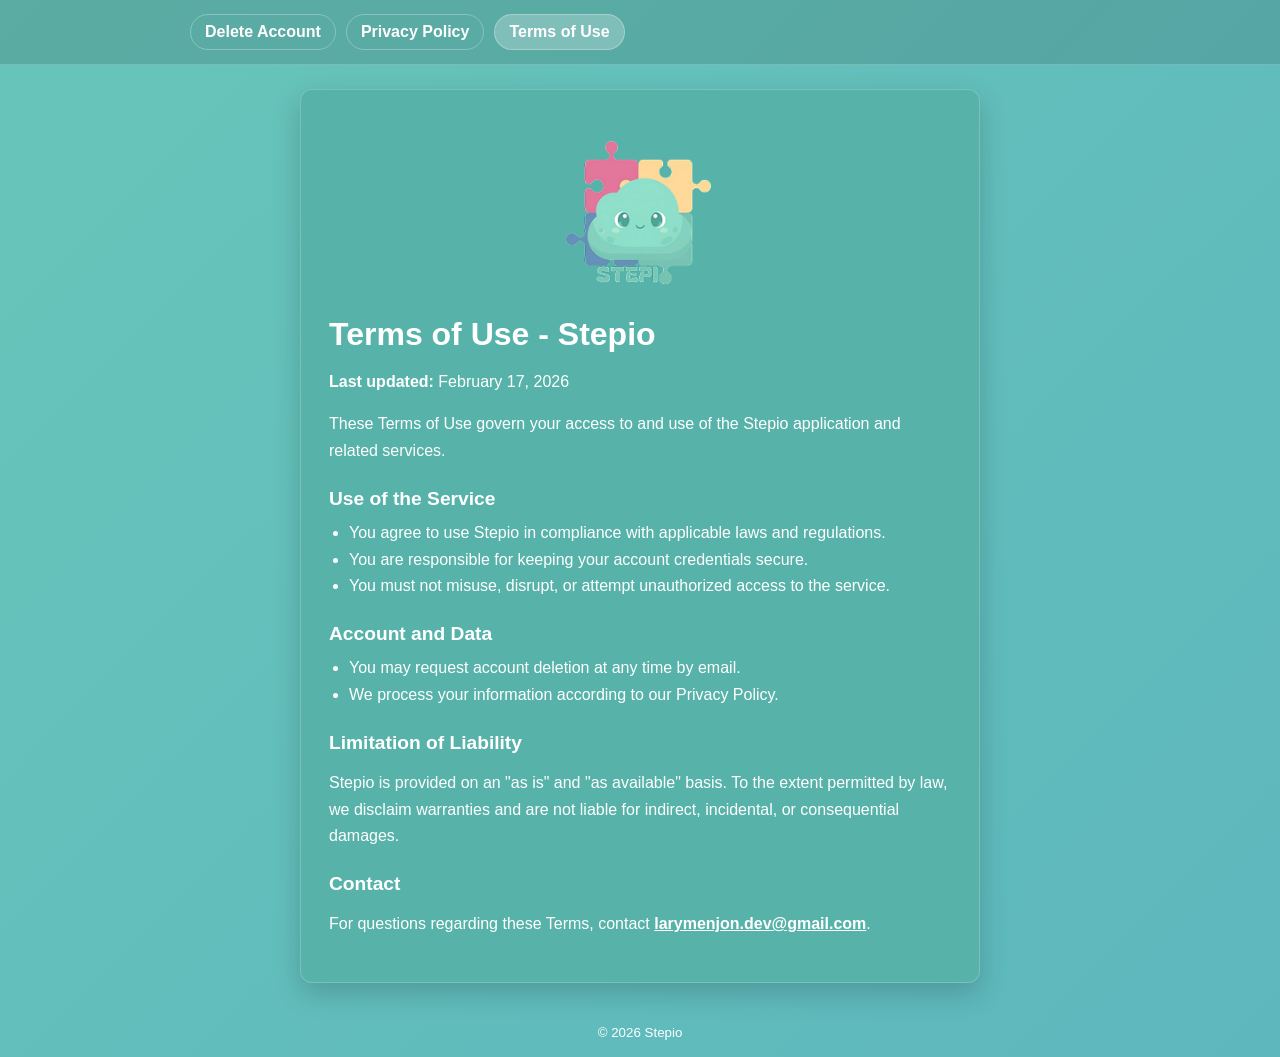
==== terms-of-use.html @ 3f87825f "criação de 2 paginas Criação dos termos de uso e politica de privacidade" ====
<!doctype html>
<html lang="en">
<head>
  <meta charset="UTF-8">
  <meta name="viewport" content="width=device-width, initial-scale=1.0">
  <title>Terms of Use - Stepio</title>
  <link rel="icon" type="image/png" href="img/STEPIO 3.png">
  <link rel="stylesheet" href="styles.css">
</head>
<body>
  <header class="top-nav">
    <nav class="menu" aria-label="Main menu">
      <a href="index.html">Delete Account</a>
      <a href="privacy-policy.html">Privacy Policy</a>
      <a class="active" href="terms-of-use.html">Terms of Use</a>
    </nav>
  </header>

  <main class="page">
    <section class="card" aria-labelledby="title">
      <img
        class="logo"
        src="img/STEPIO 3.png"
        alt="Stepio logo"
      >
      <h1 id="title">Terms of Use - Stepio</h1>
      <p><strong>Last updated:</strong> February 17, 2026</p>

      <p>
        These Terms of Use govern your access to and use of the Stepio application and related services.
      </p>

      <h2>Use of the Service</h2>
      <ul>
        <li>You agree to use Stepio in compliance with applicable laws and regulations.</li>
        <li>You are responsible for keeping your account credentials secure.</li>
        <li>You must not misuse, disrupt, or attempt unauthorized access to the service.</li>
      </ul>

      <h2>Account and Data</h2>
      <ul>
        <li>You may request account deletion at any time by email.</li>
        <li>We process your information according to our Privacy Policy.</li>
      </ul>

      <h2>Limitation of Liability</h2>
      <p>
        Stepio is provided on an "as is" and "as available" basis. To the extent permitted by law, we disclaim warranties and are not liable for indirect, incidental, or consequential damages.
      </p>

      <h2>Contact</h2>
      <p>
        For questions regarding these Terms, contact
        <a href="mailto:larymenjon.dev@gmail.com">larymenjon.dev@gmail.com</a>.
      </p>
    </section>
  </main>

  <footer>
    <small>&copy; <span id="year"></span> Stepio</small>
  </footer>

  <script src="script.js"></script>
</body>
</html>
---- styles.css ----
:root {
  --green-bg: #67c5ba;
  --green-bg-2: #5db7bd;
  --green-card: #57b3aa;
  --green-btn: #2c9890;
  --green-btn-hover: #247f79;
  --text: #ffffff;
}

* {
  box-sizing: border-box;
}

body {
  margin: 0;
  min-height: 100vh;
  display: grid;
  grid-template-rows: auto 1fr auto;
  background: linear-gradient(135deg, var(--green-bg) 0%, var(--green-bg-2) 100%);
  color: var(--text);
  font-family: Arial, sans-serif;
}

.top-nav {
  width: 100%;
  padding: 14px 24px;
  background: rgba(0, 0, 0, 0.12);
  border-bottom: 1px solid rgba(255, 255, 255, 0.2);
}

.menu {
  margin: 0 auto;
  width: min(900px, 100%);
  display: flex;
  gap: 10px;
  flex-wrap: wrap;
}

.menu a {
  text-decoration: none;
  padding: 8px 14px;
  border-radius: 999px;
  border: 1px solid rgba(255, 255, 255, 0.28);
  font-weight: 700;
}

.menu a.active {
  background: rgba(255, 255, 255, 0.24);
}

.page {
  display: grid;
  place-items: center;
  padding: 24px;
}

.card {
  width: min(680px, 100%);
  background: var(--green-card);
  border-radius: 12px;
  padding: 28px;
  box-shadow: 0 10px 28px rgba(0, 0, 0, 0.18);
  border: 1px solid rgba(255, 255, 255, 0.2);
}

.logo {
  display: block;
  width: min(190px, 45vw);
  height: auto;
  margin: 0 auto 8px;
}

h1 {
  margin-top: 0;
  margin-bottom: 16px;
  font-size: clamp(1.5rem, 4vw, 2rem);
}

h2 {
  margin-top: 24px;
  margin-bottom: 10px;
  font-size: 1.2rem;
}

p {
  line-height: 1.65;
}

ul {
  margin: 0;
  padding-left: 20px;
  line-height: 1.65;
}

.email-line {
  margin: 14px 0;
  font-size: 1.1rem;
}

a {
  color: #ffffff;
  font-weight: 700;
  text-decoration: underline;
}

.note {
  margin-top: 20px;
  font-weight: 700;
}

button {
  margin-top: 10px;
  border: 0;
  border-radius: 8px;
  padding: 12px 16px;
  color: var(--text);
  background: var(--green-btn);
  font-weight: 700;
  cursor: pointer;
}

button:hover {
  background: var(--green-btn-hover);
}

.feedback {
  min-height: 1.2em;
  margin-top: 10px;
  font-size: 0.95rem;
}

footer {
  text-align: center;
  padding: 16px;
}
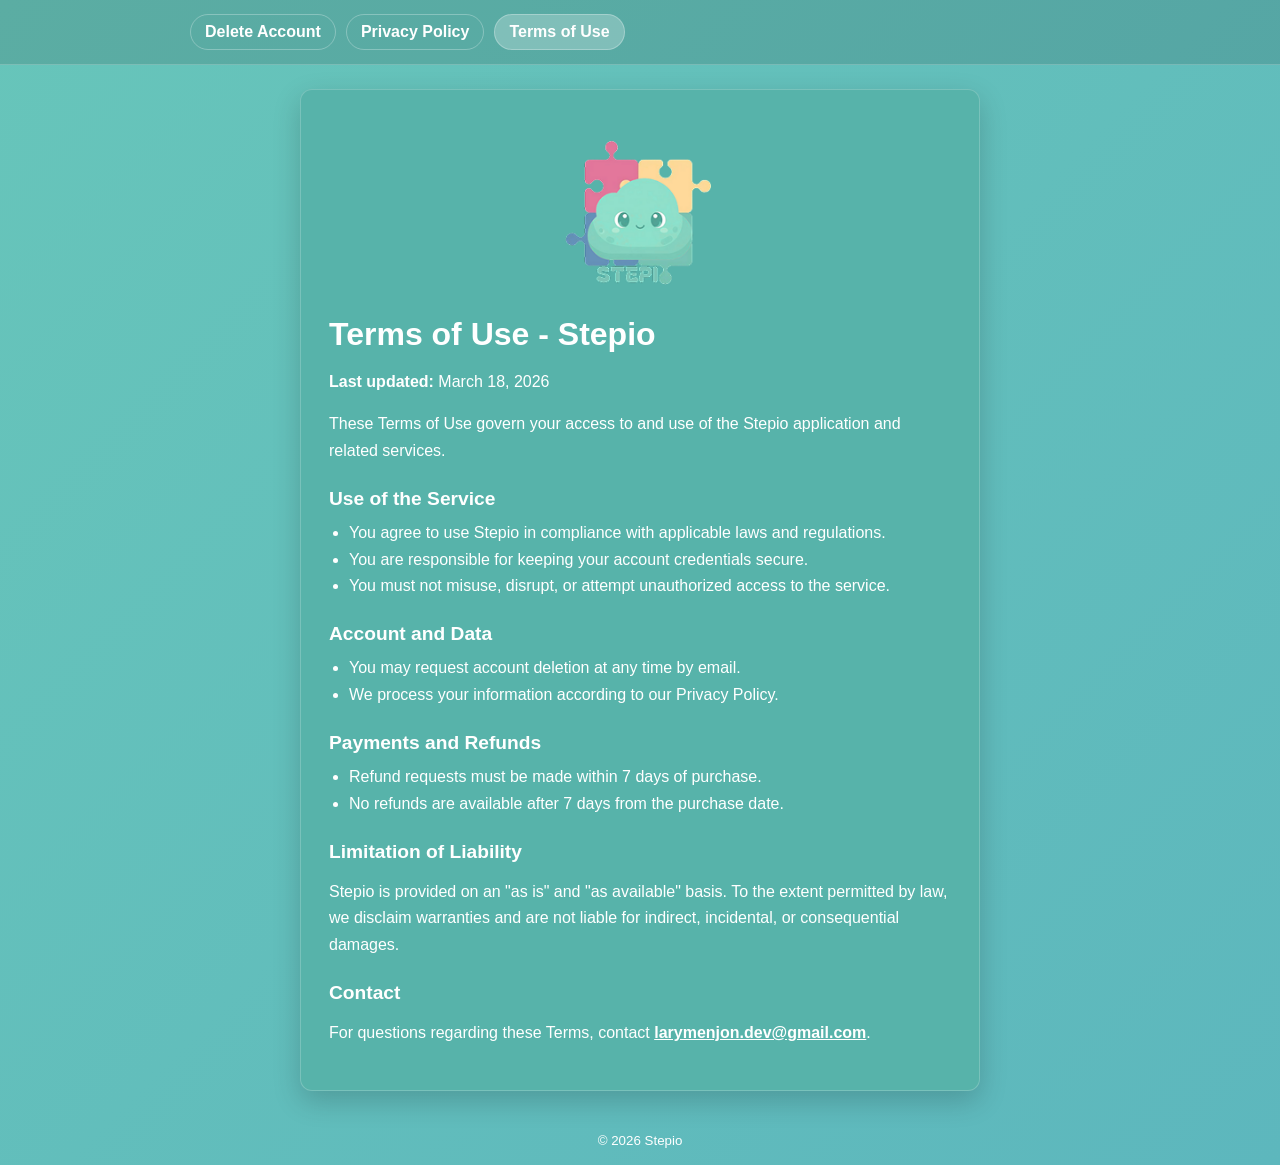
==== commit 880d83c4: "Regas de reembolso" ====
--- a/terms-of-use.html
+++ b/terms-of-use.html
@@ -24,7 +24,7 @@
         alt="Stepio logo"
       >
       <h1 id="title">Terms of Use - Stepio</h1>
-      <p><strong>Last updated:</strong> February 17, 2026</p>
+      <p><strong>Last updated:</strong> March 18, 2026</p>
 
       <p>
         These Terms of Use govern your access to and use of the Stepio application and related services.
@@ -41,6 +41,12 @@
       <ul>
         <li>You may request account deletion at any time by email.</li>
         <li>We process your information according to our Privacy Policy.</li>
+      </ul>
+
+      <h2>Payments and Refunds</h2>
+      <ul>
+        <li>Refund requests must be made within 7 days of purchase.</li>
+        <li>No refunds are available after 7 days from the purchase date.</li>
       </ul>
 
       <h2>Limitation of Liability</h2>
